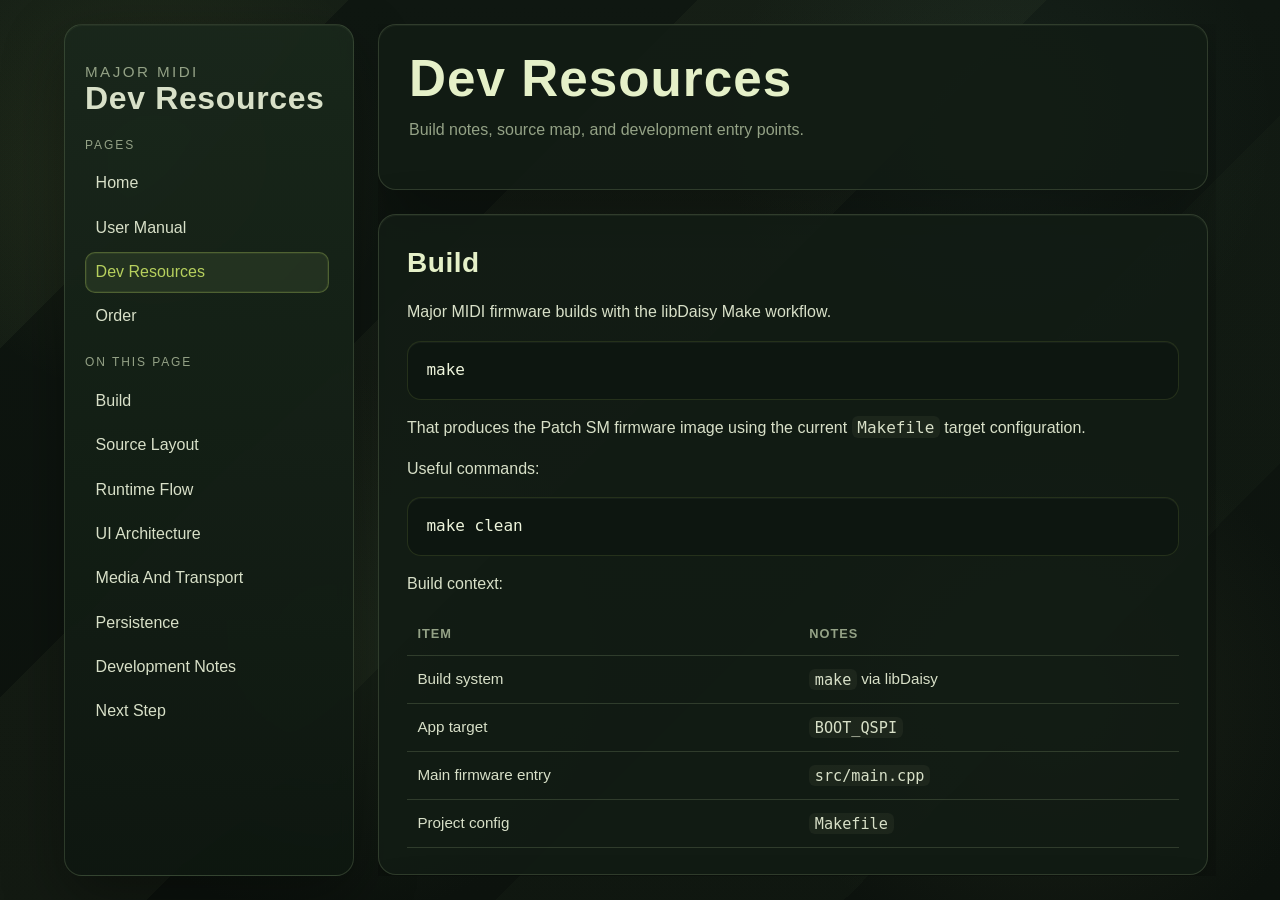
==== docs/dev.html @ 1b4ad66b "update docs" ====
<!DOCTYPE html>
<html lang="en">
  <head>
    <meta charset="utf-8" />
    <meta name="viewport" content="width=device-width, initial-scale=1" />
    <title>Dev Resources | Major MIDI</title>
    <meta
      name="description"
      content="Major MIDI firmware builds with the libDaisy Make workflow."
    />
    <link rel="stylesheet" href="./styles.css" />
  </head>
  <body>
    <div class="shell">
      <aside class="sidebar">
        <div class="brand">
          <p class="kicker">Major MIDI</p>
          <h1>Dev Resources</h1>
        </div>

        <p class="nav-label">Pages</p>
        <nav class="nav page-nav">
          <a href="index.html">Home</a>
          <a href="user.html">User Manual</a>
          <a class="active" href="dev.html">Dev Resources</a>
          <a href="order.html">Order</a>
        </nav>

        <p class="nav-label">On This Page</p>
        <nav class="nav section-nav">
          <a href="#build">Build</a>
          <a href="#source-layout">Source Layout</a>
          <a href="#runtime-flow">Runtime Flow</a>
          <a href="#ui-architecture">UI Architecture</a>
          <a href="#media-and-transport">Media And Transport</a>
          <a href="#persistence">Persistence</a>
          <a href="#development-notes">Development Notes</a>
          <a href="#next-step">Next Step</a>
        </nav>
      </aside>

      <main class="main">
        <section class="hero" id="top">
          <div class="hero-grid">
            <div>
              <h2>Dev Resources</h2>
              <p>Build notes, source map, and development entry points.</p>
            </div>
          </div>
        </section>

        <section class="section" id="build">
  <h2>Build</h2>
<p>Major MIDI firmware builds with the libDaisy Make workflow.</p>
<pre><code class="language-sh">make</code></pre>
<p>That produces the Patch SM firmware image using the current <code>Makefile</code> target configuration.</p>
<p>Useful commands:</p>
<pre><code class="language-sh">make clean</code></pre>
<p>Build context:</p>
<div class="table-wrap"><table><thead><tr><th>Item</th><th>Notes</th></tr></thead><tbody><tr><td>Build system</td><td><code>make</code> via libDaisy</td></tr><tr><td>App target</td><td><code>BOOT_QSPI</code></td></tr><tr><td>Main firmware entry</td><td><code>src/main.cpp</code></td></tr><tr><td>Project config</td><td><code>Makefile</code></td></tr></tbody></table></div>
</section>
<section class="section" id="source-layout">
  <h2>Source Layout</h2>
<div class="table-wrap"><table><thead><tr><th>Path</th><th>Purpose</th></tr></thead><tbody><tr><td><code>src/main.cpp</code></td><td>App setup, transport loop, media reload, save flow</td></tr><tr><td><code>src/ui/</code></td><td>Input scanning, event translation, UI state changes, OLED rendering</td></tr><tr><td><code>src/midi/</code></td><td>MIDI file playback, routing, media browser, scheduler</td></tr><tr><td><code>src/synth/</code></td><td>SF2 synth integration</td></tr><tr><td><code>src/cv/</code></td><td>CV/gate behavior</td></tr><tr><td><code>src/persist/</code></td><td>Boot state and song-scoped persistence</td></tr><tr><td><code>docs/</code></td><td>Generated site output and CSS</td></tr></tbody></table></div>
</section>
<section class="section" id="runtime-flow">
  <h2>Runtime Flow</h2>
<p>Most of the application lifecycle is coordinated from <code>src/main.cpp</code>.</p>
<p>Key entry points:</p>
<div class="table-wrap"><table><thead><tr><th>Function</th><th>Role</th></tr></thead><tbody><tr><td><code>LoadSelectedMedia()</code></td><td>Reloads MIDI and/or SF2, restores song-scoped settings, reapplies runtime state</td></tr><tr><td><code>SaveAllSettings()</code></td><td>Writes config back to disk and reopens the current song safely</td></tr><tr><td><code>ApplyAppSettings()</code></td><td>Pushes <code>AppState</code> into transport, synth, routing, and CV/gate behavior</td></tr><tr><td>main loop</td><td>Samples controls, translates UI events, applies pending loads/saves, renders display</td></tr></tbody></table></div>
</section>
<section class="section" id="ui-architecture">
  <h2>UI Architecture</h2>
<p>The UI is split into three layers:</p>
<div class="table-wrap"><table><thead><tr><th>File</th><th>Role</th></tr></thead><tbody><tr><td><code>src/ui/ui_input.cpp</code></td><td>Reads raw hardware state from buttons, encoder, knobs, and sync switch</td></tr><tr><td><code>src/ui/ui_controller.cpp</code></td><td>Converts UI events into <code>AppState</code> changes</td></tr><tr><td><code>src/ui/ui_renderer.cpp</code></td><td>Draws the current state to the OLED</td></tr></tbody></table></div>
<p>When changing front-panel behavior, start in <code>UiController</code>. When changing only wording or layout, start in <code>UiRenderer</code>.</p>
</section>
<section class="section" id="media-and-transport">
  <h2>Media And Transport</h2>
<p>The playback path is spread across the MIDI and synth modules:</p>
<div class="table-wrap"><table><thead><tr><th>Area</th><th>Notes</th></tr></thead><tbody><tr><td><code>src/midi/smf_player.*</code></td><td>MIDI file parsing, playback state, embedded Major MIDI metadata</td></tr><tr><td><code>src/midi/mixer_transport.*</code></td><td>Channel state, mixing, timing, and transport-facing playback logic</td></tr><tr><td><code>src/midi/media_library.*</code></td><td>SD-card scanning and file browser model</td></tr><tr><td><code>src/midi/scheduler.*</code></td><td>Scheduled MIDI output timing</td></tr><tr><td><code>src/synth/synth_tsf.*</code></td><td>SoundFont loading and synth voice handling</td></tr></tbody></table></div>
<p>If a change affects how a song loads, loops, or routes events, read <code>LoadSelectedMedia()</code>, <code>smf_player</code>, and <code>mixer_transport</code> together.</p>
</section>
<section class="section" id="persistence">
  <h2>Persistence</h2>
<p>Major MIDI has two persistence scopes:</p>
<div class="table-wrap"><table><thead><tr><th>Scope</th><th>File</th><th>Purpose</th></tr></thead><tbody><tr><td>Boot/global</td><td><code>0:/major_midi_boot.cfg</code></td><td>Last boot MIDI selection and general UI preferences</td></tr><tr><td>Per-song</td><td><code>&lt;selected-midi&gt;.cfg</code></td><td>Song-scoped SF2, routing, CV/gate, and channel settings</td></tr></tbody></table></div>
<p>Relevant code:</p>
<div class="table-wrap"><table><thead><tr><th>File</th><th>Role</th></tr></thead><tbody><tr><td><code>src/persist/boot_state_persist.*</code></td><td>Boot-state save/load</td></tr><tr><td><code>src/persist/song_config_persist.*</code></td><td>Per-song config save/load</td></tr><tr><td><code>src/persist/midi_routing_persist.*</code></td><td>MIDI routing serialization helpers</td></tr><tr><td><code>src/persist/cv_gate_persist.*</code></td><td>CV/gate serialization helpers</td></tr></tbody></table></div>
<p><code>Song &gt; Save To MIDI</code> is separate from these config files. It writes embedded Major MIDI metadata back into the <code>.mid</code> itself.</p>
</section>
<section class="section" id="development-notes">
  <h2>Development Notes</h2>
<ul class="bullets"><li><code>AppState</code> in <code>src/app_state.h</code> is the central shared state model.</li><li>UI, persistence, transport, and CV/gate all meet through <code>ApplyAppSettings()</code>.</li><li>The worktree may be dirty; avoid broad reverts and isolate changes carefully.</li></ul>
</section>
<section class="section" id="next-step">
  <h2>Next Step</h2>
<p>For repo-level context, design intent, and maintenance notes, use <a href="../README.md">README.md</a>.</p>
</section>

        <div class="footer">
          Generated from <code>DEV.md</code>.
        </div>
      </main>
    </div>
  </body>
</html>
---- docs/styles.css ----
:root {
  --bg: #0c120d;
  --panel: rgba(18, 28, 20, 0.9);
  --ink: #d8e0c8;
  --muted: #94a286;
  --line: rgba(126, 148, 107, 0.28);
  --accent: #b6d05d;
  --accent-2: #6fa88d;
  --soft: rgba(86, 110, 70, 0.22);
  --code: #0d1610;
  --shadow: 0 22px 60px rgba(0, 0, 0, 0.35);
  --radius: 18px;
  --content: 1200px;
}

* {
  box-sizing: border-box;
}

html {
  height: 100%;
  scroll-behavior: smooth;
}

body {
  min-height: 100%;
  margin: 0;
  font-family: "Trebuchet MS", "Segoe UI", Arial, sans-serif;
  color: var(--ink);
  background:
    radial-gradient(circle at 12% 18%, rgba(182, 208, 93, 0.08), transparent 18%),
    radial-gradient(circle at 78% 14%, rgba(111, 168, 141, 0.08), transparent 22%),
    radial-gradient(circle at 26% 72%, rgba(59, 81, 51, 0.22), transparent 24%),
    radial-gradient(circle at 82% 78%, rgba(84, 96, 61, 0.18), transparent 22%),
    linear-gradient(135deg, rgba(47, 61, 39, 0.24) 0 16%, transparent 16% 32%, rgba(61, 74, 48, 0.14) 32% 48%, transparent 48% 64%, rgba(32, 45, 29, 0.18) 64% 80%, transparent 80% 100%),
    linear-gradient(180deg, #0f1711 0%, var(--bg) 100%);
  line-height: 1.55;
  overflow: hidden;
}

a {
  color: var(--accent-2);
}

code {
  font-family: "SFMono-Regular", Menlo, Consolas, monospace;
  background: rgba(44, 52, 39, 0.45);
  padding: 0.1rem 0.35rem;
  border-radius: 6px;
}

pre {
  margin: 1rem 0;
  padding: 1rem 1.15rem;
  border-radius: 14px;
  overflow-x: auto;
  background: var(--code);
  color: #eef5dc;
  border: 1px solid rgba(182, 208, 93, 0.14);
  box-shadow: inset 0 1px 0 rgba(255, 255, 255, 0.04);
}

pre code {
  background: transparent;
  padding: 0;
}

.shell {
  display: grid;
  grid-template-columns: 290px minmax(0, 1fr);
  max-width: var(--content);
  margin: 0 auto;
  padding: 24px;
  gap: 24px;
  height: 100vh;
}

.sidebar {
  align-self: stretch;
  padding: 22px 20px;
  border: 1px solid var(--line);
  border-radius: var(--radius);
  background: linear-gradient(180deg, rgba(25, 39, 27, 0.96), rgba(14, 23, 16, 0.94));
  box-shadow: var(--shadow);
  backdrop-filter: blur(8px);
  overflow: hidden;
  display: flex;
  flex-direction: column;
  min-height: 0;
}

.brand {
  margin-bottom: 22px;
}

.kicker {
  font-size: 0.75rem;
  letter-spacing: 0.16em;
  text-transform: uppercase;
  color: var(--accent);
  margin: 0 0 0.4rem;
}

.brand h1 {
  margin: 0;
  font-size: 2rem;
  line-height: 0.95;
}

.brand p {
  margin: 0.8rem 0 0;
  color: var(--muted);
  font-size: 0.95rem;
}

.nav {
  display: grid;
  gap: 0.2rem;
  min-height: 0;
  overflow-y: auto;
  padding-right: 0.25rem;
}

.nav-label {
  margin: 0 0 0.55rem;
  font-size: 0.75rem;
  letter-spacing: 0.16em;
  text-transform: uppercase;
  color: var(--muted);
}

.page-nav {
  margin-bottom: 1rem;
  min-height: auto;
  overflow: visible;
}

.page-nav a.active {
  background: var(--soft);
  color: var(--accent);
  border-color: rgba(182, 208, 93, 0.3);
  box-shadow: inset 0 0 0 1px rgba(182, 208, 93, 0.08);
}

.nav a {
  text-decoration: none;
  color: var(--ink);
  padding: 0.45rem 0.6rem;
  border-radius: 10px;
  border: 1px solid transparent;
  transition: background 120ms ease, color 120ms ease, transform 120ms ease, border-color 120ms ease, box-shadow 120ms ease;
}

.nav a:hover {
  background: var(--soft);
  color: var(--accent);
  border-color: rgba(182, 208, 93, 0.3);
  box-shadow: inset 0 0 0 1px rgba(182, 208, 93, 0.08);
  transform: translateX(2px);
}

.main {
  min-width: 0;
  min-height: 0;
  overflow-y: auto;
  padding-right: 8px;
  scroll-behavior: smooth;
}

.main section[id] {
  scroll-margin-top: 24px;
}

.hero,
.section,
.callout {
  border: 1px solid var(--line);
  border-radius: var(--radius);
  background: var(--panel);
  box-shadow: var(--shadow);
}

.hero {
  padding: 30px;
  margin-bottom: 24px;
}

.hero-grid {
  display: grid;
  grid-template-columns: minmax(0, 1.25fr) minmax(280px, 0.75fr);
  gap: 24px;
  align-items: start;
}

.hero h2 {
  margin: 0 0 0.9rem;
  font-size: clamp(2rem, 4vw, 3.4rem);
  line-height: 0.95;
}

.hero p {
  margin: 0 0 1rem;
  color: var(--muted);
  max-width: 62ch;
}

.hero-card {
  padding: 18px;
  border-radius: 16px;
  background:
    linear-gradient(160deg, rgba(182, 208, 93, 0.1), rgba(111, 168, 141, 0.1)),
    rgba(18, 29, 21, 0.94);
  border: 1px solid rgba(182, 208, 93, 0.24);
}

.hero-card h3 {
  margin: 0 0 0.8rem;
  font-size: 1rem;
  text-transform: uppercase;
  letter-spacing: 0.08em;
  color: var(--accent);
}

.hero-card ul {
  margin: 0;
  padding-left: 1.1rem;
}

.hero-card li + li {
  margin-top: 0.4rem;
}

.section {
  padding: 26px 28px;
  margin-bottom: 24px;
}

.section h2 {
  margin: 0 0 1rem;
  font-size: 1.75rem;
}

.section h3 {
  margin: 1.8rem 0 0.7rem;
  font-size: 1.15rem;
}

.section h4 {
  margin: 1.2rem 0 0.5rem;
  font-size: 1rem;
}

.section p:first-child,
.section h2:first-child,
.section h3:first-child {
  margin-top: 0;
}

.grid-2 {
  display: grid;
  grid-template-columns: repeat(2, minmax(0, 1fr));
  gap: 18px;
}

.mini-card {
  padding: 16px;
  border: 1px solid var(--line);
  border-radius: 14px;
  background: rgba(21, 34, 24, 0.84);
}

.mini-card h4 {
  margin-top: 0;
}

.steps,
.bullets {
  padding-left: 1.2rem;
}

.steps li + li,
.bullets li + li {
  margin-top: 0.4rem;
}

.table-wrap {
  overflow-x: auto;
}

table {
  width: 100%;
  border-collapse: collapse;
  font-size: 0.95rem;
}

th,
td {
  text-align: left;
  border-bottom: 1px solid var(--line);
  padding: 0.7rem 0.65rem;
  vertical-align: top;
}

th {
  font-size: 0.8rem;
  letter-spacing: 0.08em;
  text-transform: uppercase;
  color: var(--muted);
}

.callout {
  padding: 18px 20px;
  background: linear-gradient(180deg, rgba(26, 39, 28, 0.98) 0%, rgba(18, 28, 20, 0.96) 100%);
  margin: 1rem 0 0;
}

.callout strong {
  color: var(--accent);
}

.hero h2,
.section h2,
.section h3,
.section h4,
.brand h1 {
  font-family: "Arial Black", Impact, "Trebuchet MS", sans-serif;
  letter-spacing: 0.02em;
}

.hero h2,
.section h2 {
  color: #e5f0c8;
}

.section h3,
.section h4 {
  color: #bfd780;
}

.hero,
.section,
.sidebar,
.mini-card,
.hero-card,
.callout,
pre {
  position: relative;
}

.hero::before,
.section::before,
.sidebar::before,
.mini-card::before,
.hero-card::before,
.callout::before {
  content: "";
  position: absolute;
  inset: 0;
  border-radius: inherit;
  pointer-events: none;
  box-shadow: inset 0 1px 0 rgba(214, 236, 167, 0.05);
}

.footer {
  padding: 16px 4px 40px;
  color: var(--muted);
  font-size: 0.92rem;
}

@media (max-width: 980px) {
  html,
  body {
    height: auto;
  }

  body {
    overflow: auto;
  }

  .shell {
    grid-template-columns: 1fr;
    height: auto;
  }

  .sidebar {
    position: static;
    overflow: visible;
  }

  .hero-grid,
  .grid-2 {
    grid-template-columns: 1fr;
  }

  .nav,
  .main {
    overflow: visible;
  }
}

@media (max-width: 640px) {
  .shell {
    padding: 14px;
    gap: 16px;
  }

  .hero,
  .section {
    padding: 20px 18px;
  }

  .brand h1 {
    font-size: 1.7rem;
  }
}
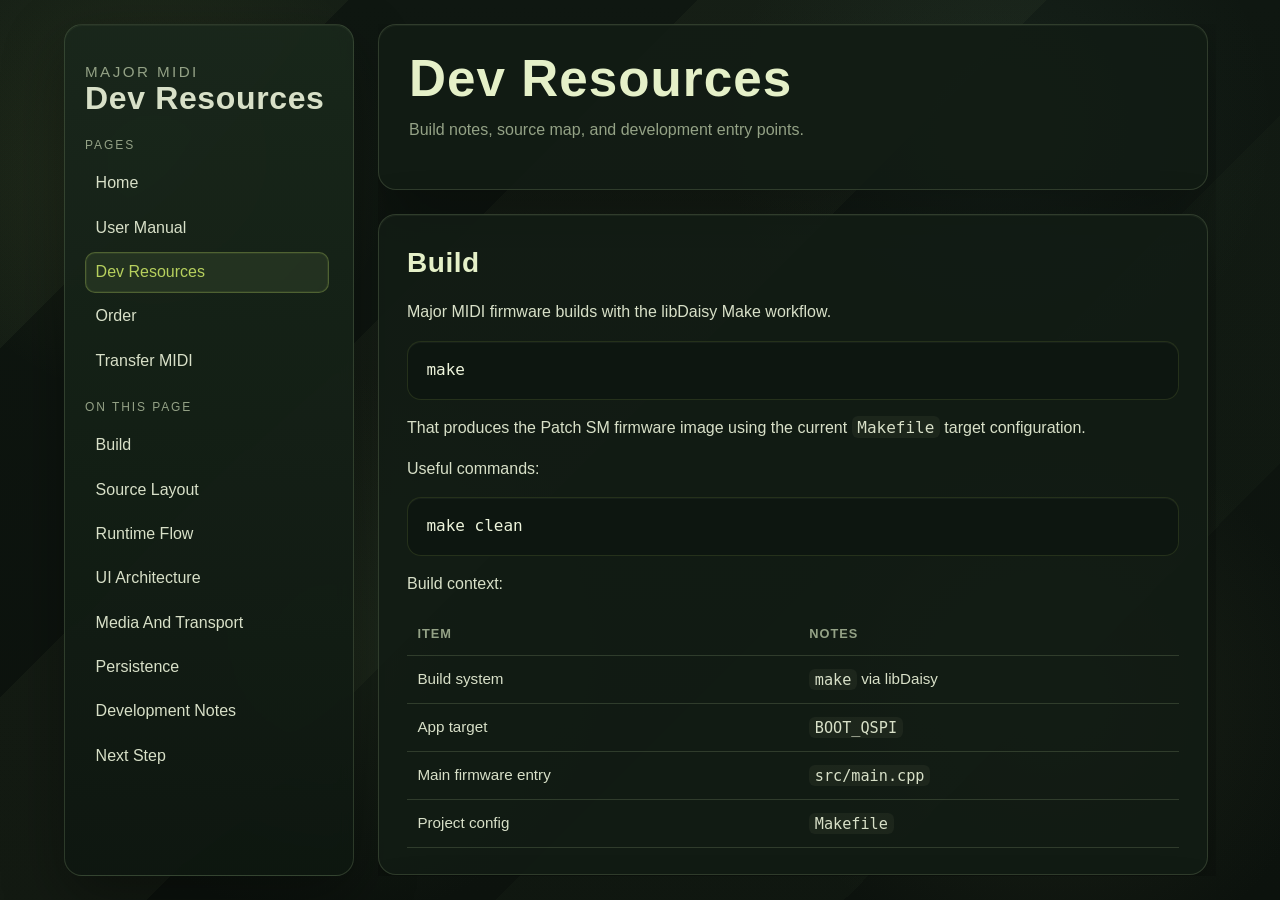
==== commit 219ed655: "add midi file transfer via web" ====
--- a/docs/dev.html
+++ b/docs/dev.html
@@ -24,6 +24,7 @@
           <a href="user.html">User Manual</a>
           <a class="active" href="dev.html">Dev Resources</a>
           <a href="order.html">Order</a>
+          <a href="transfer.html">Transfer MIDI</a>
         </nav>
 
         <p class="nav-label">On This Page</p>
--- a/docs/styles.css
+++ b/docs/styles.css
@@ -367,6 +367,161 @@
   font-size: 0.92rem;
 }
 
+.uploader-card {
+  display: grid;
+  gap: 18px;
+}
+
+.transfer-grid {
+  display: grid;
+  grid-template-columns: repeat(2, minmax(0, 1fr));
+  gap: 18px;
+}
+
+.field {
+  display: grid;
+  gap: 0.45rem;
+}
+
+.field label {
+  font-size: 0.85rem;
+  letter-spacing: 0.08em;
+  text-transform: uppercase;
+  color: var(--muted);
+}
+
+.field select,
+.field input[type="file"] {
+  width: 100%;
+  border: 1px solid var(--line);
+  border-radius: 12px;
+  background: rgba(15, 23, 17, 0.92);
+  color: var(--ink);
+  padding: 0.8rem 0.9rem;
+}
+
+.button-row {
+  display: flex;
+  flex-wrap: wrap;
+  gap: 10px;
+}
+
+.button-row button {
+  border: 1px solid rgba(182, 208, 93, 0.28);
+  border-radius: 999px;
+  background: linear-gradient(180deg, rgba(182, 208, 93, 0.16), rgba(111, 168, 141, 0.12));
+  color: #edf6d3;
+  padding: 0.8rem 1rem;
+  font: inherit;
+  cursor: pointer;
+}
+
+.button-row button.secondary {
+  border-color: var(--line);
+  background: rgba(21, 34, 24, 0.84);
+  color: var(--ink);
+}
+
+.button-row button:disabled {
+  opacity: 0.5;
+  cursor: not-allowed;
+}
+
+.status-pill {
+  display: inline-flex;
+  align-items: center;
+  gap: 0.45rem;
+  min-height: 38px;
+  padding: 0.55rem 0.85rem;
+  border-radius: 999px;
+  border: 1px solid var(--line);
+  background: rgba(18, 28, 20, 0.82);
+  color: var(--ink);
+}
+
+.status-pill.good {
+  border-color: rgba(182, 208, 93, 0.35);
+  color: #e6f0c6;
+}
+
+.status-pill.warn {
+  border-color: rgba(214, 164, 80, 0.35);
+  color: #f0d7aa;
+}
+
+.status-pill.bad {
+  border-color: rgba(214, 101, 80, 0.35);
+  color: #f2beb5;
+}
+
+.dropzone {
+  padding: 30px 22px;
+  border: 1.5px dashed rgba(182, 208, 93, 0.35);
+  border-radius: 18px;
+  background:
+    linear-gradient(180deg, rgba(25, 39, 27, 0.94), rgba(14, 23, 16, 0.92)),
+    rgba(18, 28, 20, 0.92);
+  text-align: center;
+  transition: border-color 120ms ease, background 120ms ease, transform 120ms ease;
+}
+
+.dropzone.active {
+  border-color: var(--accent);
+  background:
+    linear-gradient(180deg, rgba(36, 57, 39, 0.98), rgba(18, 28, 20, 0.94)),
+    rgba(18, 28, 20, 0.94);
+  transform: translateY(-1px);
+}
+
+.dropzone strong {
+  display: block;
+  margin-bottom: 0.5rem;
+  color: #eef5d7;
+  font-size: 1.05rem;
+}
+
+.progress {
+  width: 100%;
+  height: 14px;
+  border-radius: 999px;
+  overflow: hidden;
+  background: rgba(12, 18, 13, 0.9);
+  border: 1px solid var(--line);
+}
+
+.progress-bar {
+  width: 0%;
+  height: 100%;
+  background: linear-gradient(90deg, var(--accent), #dce88e 60%, var(--accent-2));
+  transition: width 120ms linear;
+}
+
+.queue {
+  margin: 0;
+  padding-left: 1.2rem;
+}
+
+.log {
+  margin: 0;
+  min-height: 180px;
+  max-height: 320px;
+  overflow: auto;
+  padding: 14px 16px;
+  border-radius: 14px;
+  border: 1px solid var(--line);
+  background: rgba(12, 18, 13, 0.9);
+  color: #dfe8c7;
+  font-family: "SFMono-Regular", Menlo, Consolas, monospace;
+  font-size: 0.92rem;
+  line-height: 1.45;
+  white-space: pre-wrap;
+}
+
+.fine-print {
+  color: var(--muted);
+  font-size: 0.95rem;
+}
+
 @media (max-width: 980px) {
   html,
   body {
@@ -388,7 +543,8 @@
   }
 
   .hero-grid,
-  .grid-2 {
+  .grid-2,
+  .transfer-grid {
     grid-template-columns: 1fr;
   }
 
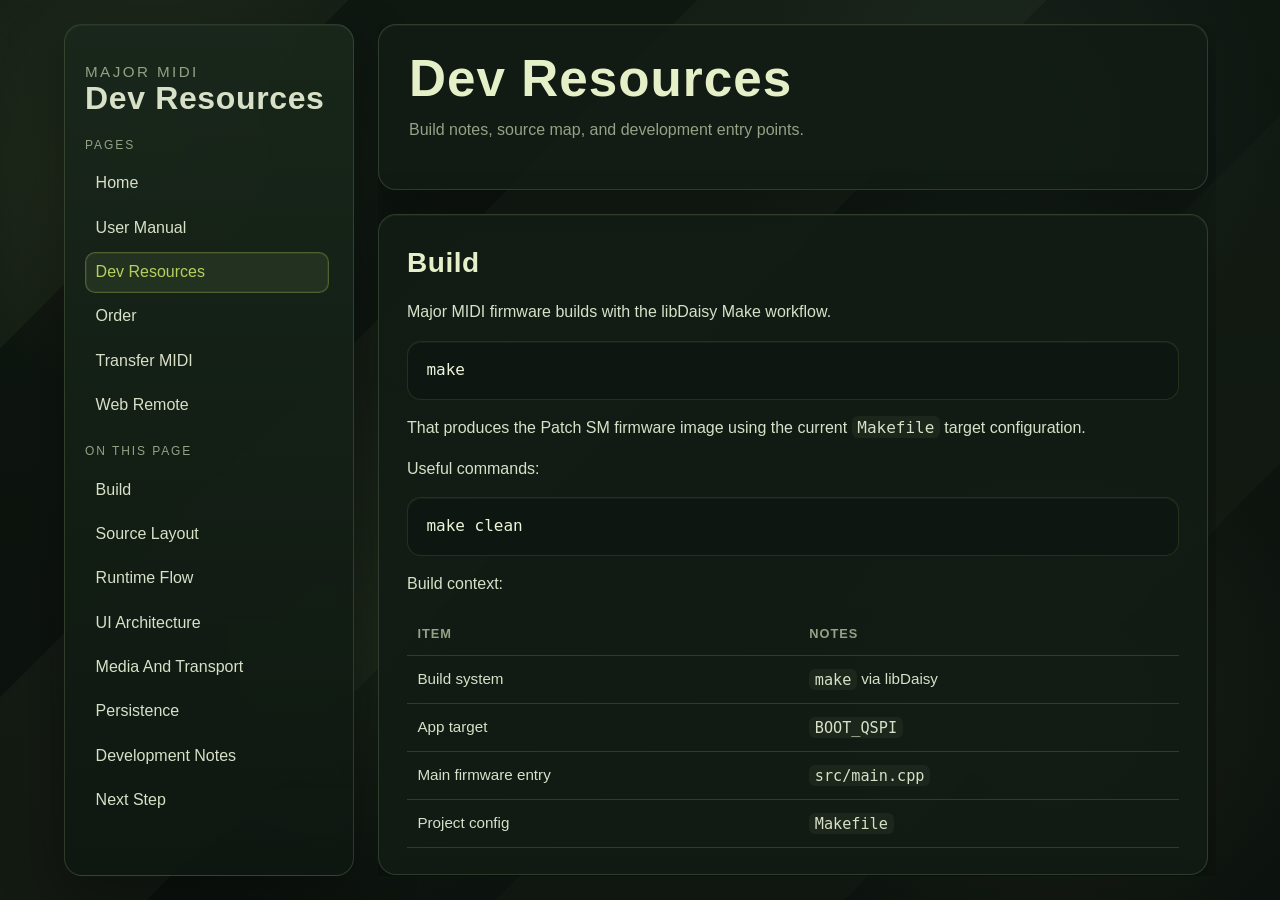
==== commit 4e0e1056: "site update plus bpmsave fix" ====
--- a/docs/dev.html
+++ b/docs/dev.html
@@ -25,6 +25,7 @@
           <a class="active" href="dev.html">Dev Resources</a>
           <a href="order.html">Order</a>
           <a href="transfer.html">Transfer MIDI</a>
+          <a href="remote.html">Web Remote</a>
         </nav>
 
         <p class="nav-label">On This Page</p>
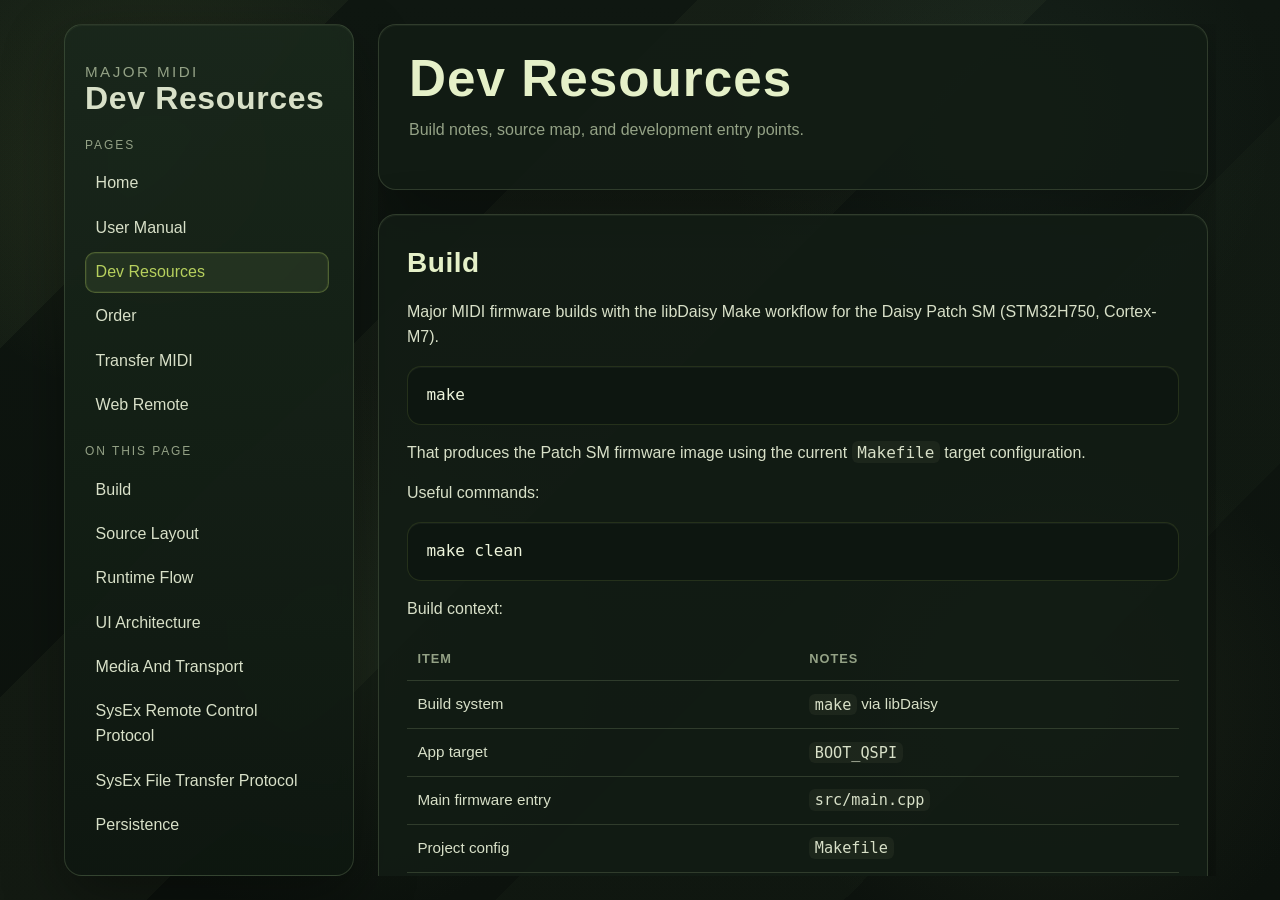
==== commit 31d3b0f7: "Correct docs against actual firmware behavior, remove dead .mid metadata code Docs (README, DEV.md, " ====
--- a/docs/dev.html
+++ b/docs/dev.html
@@ -6,7 +6,7 @@
     <title>Dev Resources | Major MIDI</title>
     <meta
       name="description"
-      content="Major MIDI firmware builds with the libDaisy Make workflow."
+      content="Major MIDI firmware builds with the libDaisy Make workflow for the Daisy Patch SM (STM32H750, Cortex-M7)."
     />
     <link rel="stylesheet" href="./styles.css" />
   </head>
@@ -35,6 +35,8 @@
           <a href="#runtime-flow">Runtime Flow</a>
           <a href="#ui-architecture">UI Architecture</a>
           <a href="#media-and-transport">Media And Transport</a>
+          <a href="#sysex-remote-control-protocol">SysEx Remote Control Protocol</a>
+          <a href="#sysex-file-transfer-protocol">SysEx File Transfer Protocol</a>
           <a href="#persistence">Persistence</a>
           <a href="#development-notes">Development Notes</a>
           <a href="#next-step">Next Step</a>
@@ -53,7 +55,7 @@
 
         <section class="section" id="build">
   <h2>Build</h2>
-<p>Major MIDI firmware builds with the libDaisy Make workflow.</p>
+<p>Major MIDI firmware builds with the libDaisy Make workflow for the Daisy Patch SM (STM32H750, Cortex-M7).</p>
 <pre><code class="language-sh">make</code></pre>
 <p>That produces the Patch SM firmware image using the current <code>Makefile</code> target configuration.</p>
 <p>Useful commands:</p>
@@ -63,37 +65,59 @@
 </section>
 <section class="section" id="source-layout">
   <h2>Source Layout</h2>
-<div class="table-wrap"><table><thead><tr><th>Path</th><th>Purpose</th></tr></thead><tbody><tr><td><code>src/main.cpp</code></td><td>App setup, transport loop, media reload, save flow</td></tr><tr><td><code>src/ui/</code></td><td>Input scanning, event translation, UI state changes, OLED rendering</td></tr><tr><td><code>src/midi/</code></td><td>MIDI file playback, routing, media browser, scheduler</td></tr><tr><td><code>src/synth/</code></td><td>SF2 synth integration</td></tr><tr><td><code>src/cv/</code></td><td>CV/gate behavior</td></tr><tr><td><code>src/persist/</code></td><td>Boot state and song-scoped persistence</td></tr><tr><td><code>docs/</code></td><td>Generated site output and CSS</td></tr></tbody></table></div>
+<div class="table-wrap"><table><thead><tr><th>Path</th><th>Purpose</th></tr></thead><tbody><tr><td><code>src/main.cpp</code></td><td>App setup, boot sequence, transport loop, media reload, save flow, USB/UART MIDI wiring</td></tr><tr><td><code>src/app_state.h</code></td><td><code>AppState</code> — the single shared state struct for UI, transport, synth, routing, and CV/gate</td></tr><tr><td><code>src/ui/</code></td><td>Input scanning, event translation, UI state changes, OLED rendering</td></tr><tr><td><code>src/midi/</code></td><td>MIDI file playback, routing, media browser, scheduler, SysEx remote control and file transfer</td></tr><tr><td><code>src/synth/</code></td><td>SF2 synth integration (<code>synth_tsf.*</code>) plus the vendored <code>tsf.h</code> SoundFont renderer</td></tr><tr><td><code>src/cv/</code></td><td>CV/gate behavior</td></tr><tr><td><code>src/persist/</code></td><td>Boot state and per-song persistence</td></tr><tr><td><code>src/sd/</code></td><td>SD card mount</td></tr><tr><td><code>src/clock_sync.*</code></td><td>Internal/external sync arbitration (MIDI clock vs. gate sync)</td></tr><tr><td><code>docs/</code></td><td>Generated site output, CSS, and two hand-maintained standalone pages (<code>transfer.html</code>, <code>remote.html</code>)</td></tr></tbody></table></div>
 </section>
 <section class="section" id="runtime-flow">
   <h2>Runtime Flow</h2>
-<p>Most of the application lifecycle is coordinated from <code>src/main.cpp</code>.</p>
-<p>Key entry points:</p>
-<div class="table-wrap"><table><thead><tr><th>Function</th><th>Role</th></tr></thead><tbody><tr><td><code>LoadSelectedMedia()</code></td><td>Reloads MIDI and/or SF2, restores song-scoped settings, reapplies runtime state</td></tr><tr><td><code>SaveAllSettings()</code></td><td>Writes config back to disk and reopens the current song safely</td></tr><tr><td><code>ApplyAppSettings()</code></td><td>Pushes <code>AppState</code> into transport, synth, routing, and CV/gate behavior</td></tr><tr><td>main loop</td><td>Samples controls, translates UI events, applies pending loads/saves, renders display</td></tr></tbody></table></div>
+<p>Most of the application lifecycle is coordinated from <code>src/main.cpp</code>. The boot sequence, in order:</p>
+<ol class="steps"><li><code>InitDefaultState()</code> and UI/splash init.</li><li><code>SdMount()</code>.</li><li><code>media_library.Scan()</code> (recursive scan of <code>0:/midi</code> and <code>0:/soundfonts</code>).</li><li>If the SD card mounted: <code>LoadBootState()</code> restores the last MIDI filename and general UI prefs from <code>0:/major_midi_boot.cfg</code>.</li><li>Synth, transport, and CV/gate engine init.</li><li>Resolve <code>selected_midi_index</code> from the restored filename (<code>FindMidiByName</code>, defaults to <code>0</code>); <code>selected_sf2_index</code> starts at <code>0</code>.</li><li>If the SD card mounted: <code>LoadSelectedMedia(true, true, now)</code> opens the SF2, opens the MIDI file, and — inside that same call — loads the per-song <code>.cfg</code> via <code>LoadSongConfig()</code>, which can override the SF2 selection made in step 6.</li><li>USB MIDI init and <code>StartReceive()</code>.</li><li><code>sysex_file_transfer.Init(...)</code> and <code>sysex_remote_control.Init(&amp;app_state, &amp;media_library, SyncLoopStateForRemote, nullptr)</code> wire the two SysEx handlers into the USB MIDI receive path.</li><li>UART MIDI init, timer setup, then the main loop begins.</li></ol>
+<p>Key entry points used after boot:</p>
+<div class="table-wrap"><table><thead><tr><th>Function</th><th>Role</th></tr></thead><tbody><tr><td><code>LoadSelectedMedia()</code></td><td>Reloads MIDI and/or SF2, restores song-scoped settings, reapplies runtime state</td></tr><tr><td><code>SaveSelectedSongConfig()</code></td><td>Quick-saves the current song&#x27;s <code>.cfg</code> + boot state; used by <code>Song &gt; Save Song CFG</code></td></tr><tr><td><code>SaveAllSettings()</code></td><td>Stops the transport, then writes song <code>.cfg</code> and boot state with a staged progress overlay; used by <code>Save All</code></td></tr><tr><td><code>ApplyAppSettings()</code></td><td>Pushes <code>AppState</code> into transport, synth, routing, and CV/gate behavior</td></tr><tr><td>main loop</td><td>Samples controls, translates UI events, applies pending loads/saves, drives the SysEx handlers, renders display</td></tr></tbody></table></div>
 </section>
 <section class="section" id="ui-architecture">
   <h2>UI Architecture</h2>
 <p>The UI is split into three layers:</p>
-<div class="table-wrap"><table><thead><tr><th>File</th><th>Role</th></tr></thead><tbody><tr><td><code>src/ui/ui_input.cpp</code></td><td>Reads raw hardware state from buttons, encoder, knobs, and sync switch</td></tr><tr><td><code>src/ui/ui_controller.cpp</code></td><td>Converts UI events into <code>AppState</code> changes</td></tr><tr><td><code>src/ui/ui_renderer.cpp</code></td><td>Draws the current state to the OLED</td></tr></tbody></table></div>
+<div class="table-wrap"><table><thead><tr><th>File</th><th>Role</th></tr></thead><tbody><tr><td><code>src/ui/ui_input.cpp</code></td><td>Reads raw hardware state from buttons, encoder, knobs, and sync switch; drives the B1-B4 activity LEDs via the MCP23017</td></tr><tr><td><code>src/ui/ui_controller.cpp</code></td><td>Converts UI events into <code>AppState</code> changes</td></tr><tr><td><code>src/ui/ui_renderer.cpp</code></td><td>Draws the current state to the OLED</td></tr></tbody></table></div>
 <p>When changing front-panel behavior, start in <code>UiController</code>. When changing only wording or layout, start in <code>UiRenderer</code>.</p>
+<p>Notable UI details for anyone touching this code:</p>
+<ul class="bullets"><li>Long-press threshold for the encoder and bank buttons is 700 ms (<code>ui_input.cpp</code>).</li><li><code>UiMode::Mute</code> is a dead enum value — never set anywhere. The live &quot;mute page&quot; UI is <code>KnobPage::Mute</code> inside <code>UiMode::Performance</code>, not a separate mode.</li><li>Channel focus edit-field cycle is <code>Mute → Volume → Pan → Reverb → Chorus → Program</code>; a tap toggles edit for the current field, a long-press exits focus back to the bank view.</li></ul>
 </section>
 <section class="section" id="media-and-transport">
   <h2>Media And Transport</h2>
 <p>The playback path is spread across the MIDI and synth modules:</p>
-<div class="table-wrap"><table><thead><tr><th>Area</th><th>Notes</th></tr></thead><tbody><tr><td><code>src/midi/smf_player.*</code></td><td>MIDI file parsing, playback state, embedded Major MIDI metadata</td></tr><tr><td><code>src/midi/mixer_transport.*</code></td><td>Channel state, mixing, timing, and transport-facing playback logic</td></tr><tr><td><code>src/midi/media_library.*</code></td><td>SD-card scanning and file browser model</td></tr><tr><td><code>src/midi/scheduler.*</code></td><td>Scheduled MIDI output timing</td></tr><tr><td><code>src/synth/synth_tsf.*</code></td><td>SoundFont loading and synth voice handling</td></tr></tbody></table></div>
+<div class="table-wrap"><table><thead><tr><th>Area</th><th>Notes</th></tr></thead><tbody><tr><td><code>src/midi/smf_player.*</code></td><td>MIDI file parsing, playback state, transport</td></tr><tr><td><code>src/midi/mixer_transport.*</code></td><td>Channel state, mixing, timing, and transport-facing playback logic. Global transpose (<code>sf2_transpose</code>) explicitly skips the drum channel (index 9 / MIDI channel 10).</td></tr><tr><td><code>src/midi/media_library.*</code></td><td>SD-card scanning and file browser model. <code>kMaxMidiFiles=256</code>, <code>kMaxSoundFonts=32</code> total; per-folder browser view caps at <code>kMaxMidiBrowserEntries=128</code> / <code>kMaxSf2BrowserEntries=32</code>. Lives in SDRAM (<code>DSY_SDRAM_BSS</code>) to fit the larger MIDI capacity.</td></tr><tr><td><code>src/midi/scheduler.*</code></td><td>Scheduled MIDI output timing</td></tr><tr><td><code>src/synth/synth_tsf.*</code></td><td>SoundFont loading and synth voice handling. Voices field is <code>0</code>-<code>32</code>; <code>0</code> disables the synth entirely. FX (reverb/chorus) auto-bypass at ≥16 active voices and restore at ≤12 (hysteresis), to protect CPU headroom.</td></tr><tr><td><code>src/midi/sysex_remote_control.*</code></td><td>SysEx command protocol for the browser-based remote (<code>docs/remote.html</code>) — see below</td></tr><tr><td><code>src/midi/sysex_file_transfer.*</code></td><td>SysEx chunked file-upload protocol for MIDI transfer (<code>docs/transfer.html</code>) — see below</td></tr></tbody></table></div>
 <p>If a change affects how a song loads, loops, or routes events, read <code>LoadSelectedMedia()</code>, <code>smf_player</code>, and <code>mixer_transport</code> together.</p>
+</section>
+<section class="section" id="sysex-remote-control-protocol">
+  <h2>SysEx Remote Control Protocol</h2>
+<p><code>src/midi/sysex_remote_control.*</code> implements the protocol behind <code>docs/remote.html</code>. Manufacturer ID <code>0x7D</code>, magic bytes <code>&#x27;M&#x27; &#x27;M&#x27;</code> (<code>0x4D 0x4D</code>). Every request/reply is a standard SysEx frame:</p>
+<pre><code class="language-text">Request: F0 7D 4D 4D &lt;cmd&gt; [payload...] F7
+Reply:   F0 7D 4D 4D &lt;cmd&gt; &lt;status&gt; [payload...] F7</code></pre>
+<p>Status bytes: <code>0x00</code> OK, <code>0x01</code> Invalid packet, <code>0x02</code> Out of range. Multi-byte integers are packed 7-bit LSB-first: 14-bit values as 2 bytes, 28-bit values as 4 bytes.</p>
+<div class="table-wrap"><table><thead><tr><th>Cmd</th><th>Name</th><th>Request payload</th><th>Reply payload</th></tr></thead><tbody><tr><td><code>0x10</code></td><td>GetStatus</td><td>—</td><td>midiCount(14b), sf2Count(14b), selectedMidiIndex(14b), selectedSf2Index(14b), playing(1B), bpm(14b), measure(14b), beat(1B)</td></tr><tr><td><code>0x11</code></td><td>GetMidiEntry</td><td>index(14b)</td><td>index(14b), nameLen(1B), name bytes</td></tr><tr><td><code>0x12</code></td><td>GetSf2Entry</td><td>index(14b)</td><td>index(14b), nameLen(1B), name bytes</td></tr><tr><td><code>0x13</code></td><td>LoadMidi</td><td>index(14b)</td><td>status only</td></tr><tr><td><code>0x14</code></td><td>LoadSf2</td><td>index(14b)</td><td>status only</td></tr><tr><td><code>0x15</code></td><td>Transport</td><td>action(1B): <code>0x00</code> stop, <code>0x01</code> play, <code>0x02</code> toggle</td><td>resulting <code>transport_playing</code> (1B)</td></tr><tr><td><code>0x16</code></td><td>GetChannelState</td><td>channel(14b), <code>&lt;16</code></td><td>index(14b), volume, pan, reverb_send, chorus_send (1B each, 0-127), muted(1B), program_override(14b, <code>128</code>=none), current_program(1B)</td></tr><tr><td><code>0x17</code></td><td>SetChannelState</td><td>index(14b), volume, pan, reverb_send, chorus_send, muted, program(14b, <code>128</code> clears override)</td><td>index(14b)</td></tr><tr><td><code>0x18</code></td><td>GetSongState</td><td>—</td><td>bpmOverride(14b), loopEnabled(1B), loopStart(28b), loopLength(28b)</td></tr><tr><td><code>0x19</code></td><td>SetSongState</td><td>bpmOverride(14b, ≤300), loopEnabled(1B), loopStart(28b), loopLength(28b, nonzero)</td><td>status only</td></tr><tr><td><code>0x1A</code></td><td>SaveSongSettings</td><td>—</td><td>status only (sets <code>pending_save_settings</code>, same as <code>Song &gt; Save Song CFG</code>)</td></tr></tbody></table></div>
+<p><code>LoadMidi</code>/<code>LoadSf2</code> push the selection into <code>pending_midi_load</code>/<code>pending_sf2_load</code> and force the UI back to Performance/Main menu. <code>SetSongState</code> calls back into <code>SyncLoopStateForRemote()</code> (wired in <code>main.cpp</code>) so loop display fields stay in sync.</p>
+</section>
+<section class="section" id="sysex-file-transfer-protocol">
+  <h2>SysEx File Transfer Protocol</h2>
+<p><code>src/midi/sysex_file_transfer.*</code> implements the protocol behind <code>docs/transfer.html</code>. Same manufacturer ID/magic as above. Commands: <code>Start=0x01</code>, <code>Data=0x02</code>, <code>End=0x03</code>, <code>Cancel=0x04</code>; every reply is an Ack frame with command <code>0x7F</code>:</p>
+<pre><code class="language-text">Request: F0 7D 4D 4D &lt;cmd&gt; [payload...] F7
+Ack:     F0 7D 4D 4D 7F &lt;requestCmd&gt; &lt;status&gt; &lt;value low7&gt; &lt;value high7&gt; F7</code></pre>
+<p>Status bytes: <code>0x00</code> OK, <code>0x01</code> Invalid packet, <code>0x02</code> Busy, <code>0x03</code> FS error, <code>0x04</code> Sequence mismatch, <code>0x05</code> Bad filename, <code>0x06</code> Decode error, <code>0x07</code> No active transfer.</p>
+<div class="table-wrap"><table><thead><tr><th>Cmd</th><th>Payload</th><th>Behavior</th></tr></thead><tbody><tr><td><code>Start (0x01)</code></td><td>filename length(1B), filename bytes (≤48)</td><td>Aborts any in-progress transfer, normalizes the filename (strips path, keeps alnum/<code>.</code>/<code>_</code>/<code>-</code>/space, forces a <code>.mid</code> extension), creates <code>0:/midi</code> if needed, opens <code>0:/midi/&lt;name&gt;</code> with create-always (this <strong>overwrites</strong> an existing file of the same name, with no rename/collision handling)</td></tr><tr><td><code>Data (0x02)</code></td><td>sequence(14b), raw length(1B, ≤63), 7-bit-packed data</td><td>Sequence must match the expected count or replies <code>Sequence</code> with the expected value; each chunk of ≤63 raw bytes is packed as one MSB byte + up to 7 data bytes</td></tr><tr><td><code>End (0x03)</code></td><td>final sequence(14b)</td><td>Must match the chunk count received; syncs and closes the file, then rescans the media library and reports the upload complete</td></tr><tr><td><code>Cancel (0x04)</code></td><td>—</td><td>Aborts the transfer and deletes the partial file</td></tr></tbody></table></div>
+<p><code>docs/remote.html</code> and <code>docs/transfer.html</code> are hand-authored static pages with the client side of these protocols implemented directly in embedded JavaScript (Web MIDI API with SysEx). They are <strong>not</strong> generated by <code>docs/generate_docs.py</code> — edit them directly, and keep their embedded command/status tables in sync with the two files above if the protocol changes.</p>
 </section>
 <section class="section" id="persistence">
   <h2>Persistence</h2>
-<p>Major MIDI has two persistence scopes:</p>
-<div class="table-wrap"><table><thead><tr><th>Scope</th><th>File</th><th>Purpose</th></tr></thead><tbody><tr><td>Boot/global</td><td><code>0:/major_midi_boot.cfg</code></td><td>Last boot MIDI selection and general UI preferences</td></tr><tr><td>Per-song</td><td><code>&lt;selected-midi&gt;.cfg</code></td><td>Song-scoped SF2, routing, CV/gate, and channel settings</td></tr></tbody></table></div>
+<p>Major MIDI has two active persistence scopes, both implemented directly in <code>src/persist/song_config_persist.cpp</code> and <code>src/persist/boot_state_persist.cpp</code>:</p>
+<div class="table-wrap"><table><thead><tr><th>Scope</th><th>File</th><th>Magic/Version</th><th>Notes</th></tr></thead><tbody><tr><td>Boot/global</td><td><code>0:/major_midi_boot.cfg</code></td><td><code>MMBT</code>, v6</td><td>Last MIDI filename, <code>screen_saver_timeout_s</code>, <code>knob_pickup_mode</code>, <code>encoder_direction</code>, <code>oled_x_offset</code></td></tr><tr><td>Per-song</td><td><code>&lt;selected-midi&gt;.cfg</code></td><td><code>MMSC</code>, v11 (335 bytes)</td><td>Both CV inputs, both gate inputs/outputs, both CV outputs, USB+UART MIDI output routing (mode, transport/clock flags, full 16-channel matrix), all 16 <code>ChannelState</code> entries + mute mask, loop state, <code>song_bpm_override</code>, SF2 FX-scaler caps, <code>sf2_transpose</code>, and the SF2 filename</td></tr></tbody></table></div>
 <p>Relevant code:</p>
-<div class="table-wrap"><table><thead><tr><th>File</th><th>Role</th></tr></thead><tbody><tr><td><code>src/persist/boot_state_persist.*</code></td><td>Boot-state save/load</td></tr><tr><td><code>src/persist/song_config_persist.*</code></td><td>Per-song config save/load</td></tr><tr><td><code>src/persist/midi_routing_persist.*</code></td><td>MIDI routing serialization helpers</td></tr><tr><td><code>src/persist/cv_gate_persist.*</code></td><td>CV/gate serialization helpers</td></tr></tbody></table></div>
-<p><code>Song &gt; Save To MIDI</code> is separate from these config files. It writes embedded Major MIDI metadata back into the <code>.mid</code> itself.</p>
+<div class="table-wrap"><table><thead><tr><th>File</th><th>Role</th></tr></thead><tbody><tr><td><code>src/persist/boot_state_persist.*</code></td><td>Boot-state save/load</td></tr><tr><td><code>src/persist/song_config_persist.*</code></td><td>Per-song config save/load — this is where CV/gate and MIDI routing are actually serialized</td></tr><tr><td><code>src/persist/persist_file.*</code></td><td>One-function helper (<code>SharedPersistFile()</code>) so every persist module reuses a single shared <code>FIL</code> handle instead of declaring its own</td></tr></tbody></table></div>
+<p><strong>Orphaned modules — do not assume these are live:</strong> <code>src/persist/midi_routing_persist.*</code>, <code>src/persist/cv_gate_persist.*</code>, and <code>src/persist/performance_persist.*</code> each define their own standalone save/load functions with their own file magics (<code>MMMR</code>/<code>MMCV</code>/<code>MMPF</code>), but none of them are called anywhere outside their own source file. They compile and link (they&#x27;re in the <code>Makefile</code>), but the actual routing/CV-gate persistence happens inline inside <code>song_config_persist.cpp</code>, and <code>performance_persist.*</code> has no caller at all. If you&#x27;re extending persistence, either wire these up deliberately or remove them — don&#x27;t assume <code>grep</code>-ing their names means they&#x27;re part of the save flow.</p>
+<p><code>Song &gt; Save Song CFG</code> and <code>Save All</code> both write the same per-song <code>.cfg</code> plus the boot-state file; the difference is <code>Save All</code> opens a confirmation page, forces the transport to stop first, and refuses to run while anything is playing or gating. See <code>USER.md</code> for the user-facing description.</p>
 </section>
 <section class="section" id="development-notes">
   <h2>Development Notes</h2>
-<ul class="bullets"><li><code>AppState</code> in <code>src/app_state.h</code> is the central shared state model.</li><li>UI, persistence, transport, and CV/gate all meet through <code>ApplyAppSettings()</code>.</li><li>The worktree may be dirty; avoid broad reverts and isolate changes carefully.</li></ul>
+<ul class="bullets"><li><code>AppState</code> in <code>src/app_state.h</code> is the central shared state model.</li><li>UI, persistence, transport, and CV/gate all meet through <code>ApplyAppSettings()</code>.</li><li>The worktree may be dirty; avoid broad reverts and isolate changes carefully.</li><li>The docs generator (<code>docs/generate_docs.py</code>) builds <code>index.html</code>/<code>user.html</code>/<code>dev.html</code>/<code>order.html</code> from <code>site/SPLASH.md</code>, <code>site/USER.md</code>, <code>DEV.md</code>, and <code>site/ORDER.md</code> respectively. <code>docs/transfer.html</code> and <code>docs/remote.html</code> are separate hand-written pages it does not touch.</li></ul>
 </section>
 <section class="section" id="next-step">
   <h2>Next Step</h2>
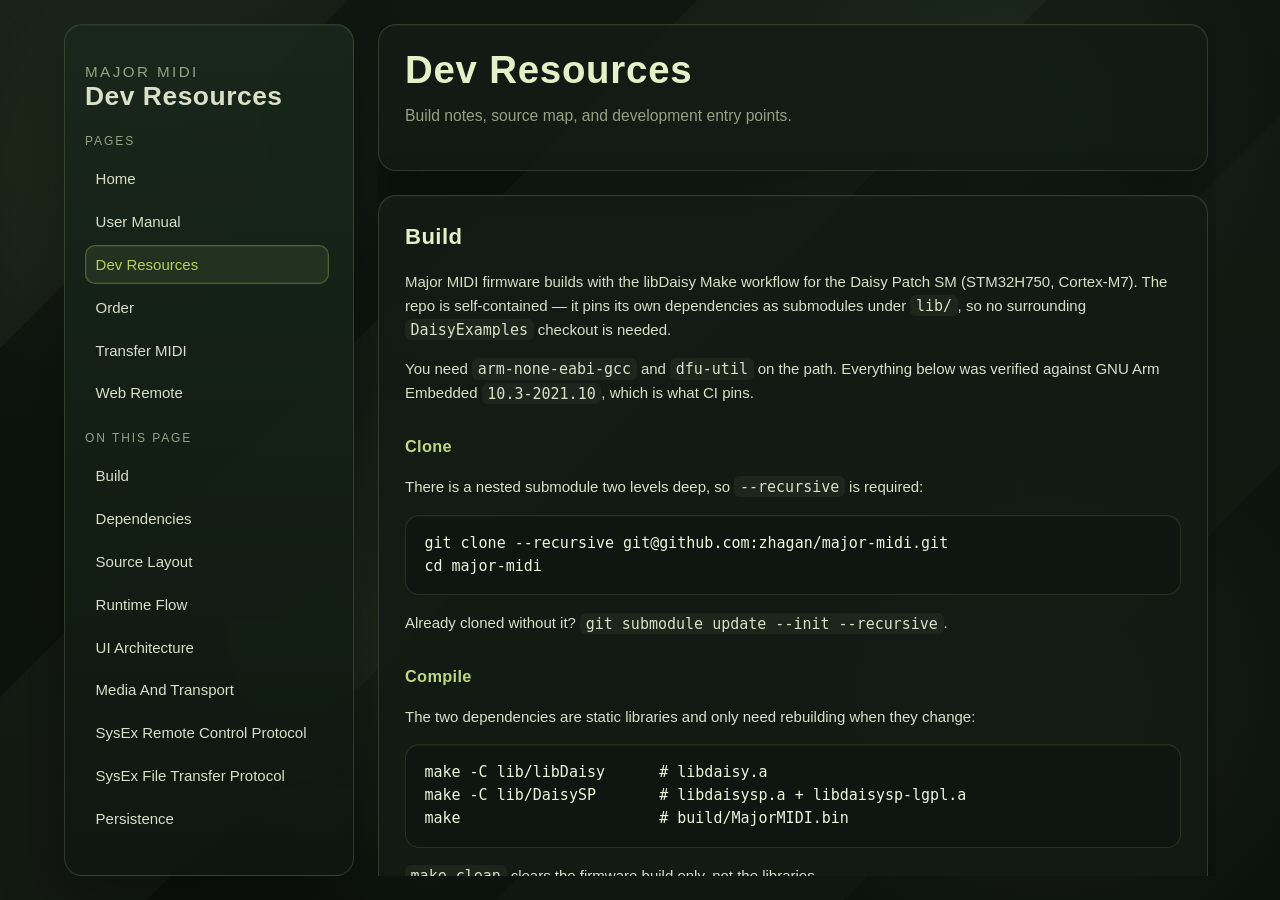
==== commit 940e6cdc: "docs: update DEV.md and site/ for the standalone repo layout DEV.md's Build section predated the res" ====
--- a/docs/dev.html
+++ b/docs/dev.html
@@ -6,7 +6,7 @@
     <title>Dev Resources | Major MIDI</title>
     <meta
       name="description"
-      content="Major MIDI firmware builds with the libDaisy Make workflow for the Daisy Patch SM (STM32H750, Cortex-M7)."
+      content="Major MIDI firmware builds with the libDaisy Make workflow for the Daisy Patch SM (STM32H750, Cortex-M7). The repo is self-contained — it pins its own dependencies as submodules under lib/, so no surrounding DaisyExamples checkout is needed."
     />
     <link rel="stylesheet" href="./styles.css" />
   </head>
@@ -31,6 +31,7 @@
         <p class="nav-label">On This Page</p>
         <nav class="nav section-nav">
           <a href="#build">Build</a>
+          <a href="#dependencies">Dependencies</a>
           <a href="#source-layout">Source Layout</a>
           <a href="#runtime-flow">Runtime Flow</a>
           <a href="#ui-architecture">UI Architecture</a>
@@ -55,22 +56,42 @@
 
         <section class="section" id="build">
   <h2>Build</h2>
-<p>Major MIDI firmware builds with the libDaisy Make workflow for the Daisy Patch SM (STM32H750, Cortex-M7).</p>
-<pre><code class="language-sh">make</code></pre>
-<p>That produces the Patch SM firmware image using the current <code>Makefile</code> target configuration.</p>
-<p>Useful commands:</p>
-<pre><code class="language-sh">make clean</code></pre>
+<p>Major MIDI firmware builds with the libDaisy Make workflow for the Daisy Patch SM (STM32H750, Cortex-M7). The repo is self-contained — it pins its own dependencies as submodules under <code>lib/</code>, so no surrounding <code>DaisyExamples</code> checkout is needed.</p>
+<p>You need <code>arm-none-eabi-gcc</code> and <code>dfu-util</code> on the path. Everything below was verified against GNU Arm Embedded <code>10.3-2021.10</code>, which is what CI pins.</p>
+<h3>Clone</h3>
+<p>There is a nested submodule two levels deep, so <code>--recursive</code> is required:</p>
+<pre><code class="language-sh">git clone --recursive git@github.com:zhagan/major-midi.git
+cd major-midi</code></pre>
+<p>Already cloned without it? <code>git submodule update --init --recursive</code>.</p>
+<h3>Compile</h3>
+<p>The two dependencies are static libraries and only need rebuilding when they change:</p>
+<pre><code class="language-sh">make -C lib/libDaisy      # libdaisy.a
+make -C lib/DaisySP       # libdaisysp.a + libdaisysp-lgpl.a
+make                      # build/MajorMIDI.bin</code></pre>
+<p><code>make clean</code> clears the firmware build only, not the libraries.</p>
+<h3>Flash</h3>
+<pre><code class="language-sh">make program-dfu     # app -&gt; QSPI 0x90040000
+make program-boot    # Daisy bootloader -&gt; internal flash 0x08000000 (once per board)</code></pre>
+<p><code>make program</code> is not usable here — it errors out for <code>BOOT_QSPI</code> app types by design. Tap <strong>RESET</strong> first; the bootloader&#x27;s DFU window is 2 seconds. See the README for the full flashing procedure and the bare-board bring-up case.</p>
 <p>Build context:</p>
-<div class="table-wrap"><table><thead><tr><th>Item</th><th>Notes</th></tr></thead><tbody><tr><td>Build system</td><td><code>make</code> via libDaisy</td></tr><tr><td>App target</td><td><code>BOOT_QSPI</code></td></tr><tr><td>Main firmware entry</td><td><code>src/main.cpp</code></td></tr><tr><td>Project config</td><td><code>Makefile</code></td></tr></tbody></table></div>
+<div class="table-wrap"><table><thead><tr><th>Item</th><th>Notes</th></tr></thead><tbody><tr><td>Build system</td><td><code>make</code> via libDaisy</td></tr><tr><td>App target</td><td><code>BOOT_QSPI</code> (runs from QSPI, launched by the Daisy bootloader)</td></tr><tr><td>Build output</td><td><code>build/MajorMIDI.bin</code> / <code>.elf</code> / <code>.hex</code></td></tr><tr><td>Main firmware entry</td><td><code>src/main.cpp</code></td></tr><tr><td>Project config</td><td><code>Makefile</code></td></tr><tr><td>Linker script</td><td><code>alt_sram.lds</code> (overrides libDaisy&#x27;s default QSPI script)</td></tr><tr><td>CI</td><td><code>.github/workflows/release.yml</code> — builds every PR, publishes release assets on a <code>v*</code> tag</td></tr></tbody></table></div>
+</section>
+<section class="section" id="dependencies">
+  <h2>Dependencies</h2>
+<div class="table-wrap"><table><thead><tr><th>Path</th><th>Upstream</th><th>Pinned at</th><th>Notes</th></tr></thead><tbody><tr><td><code>lib/libDaisy</code></td><td>Fork <a href="https://github.com/zhagan/libDaisy/tree/major-midi"><code>zhagan/libDaisy</code></a>, branch <code>major-midi</code></td><td><code>85172e2b</code> (v5.4.0-22) + 3 commits</td><td><strong>Modified</strong> — see below</td></tr><tr><td><code>lib/DaisySP</code></td><td><a href="https://github.com/electro-smith/DaisySP"><code>electro-smith/DaisySP</code></a></td><td><code>a0494a3</code> (V1.0.0)</td><td>Unmodified</td></tr><tr><td><code>lib/DaisySP/DaisySP-LGPL</code></td><td><a href="https://github.com/electro-smith/DaisySP-LGPL"><code>electro-smith/DaisySP-LGPL</code></a></td><td><code>c89d380</code></td><td>Unmodified. Required — the Makefile sets <code>USE_DAISYSP_LGPL = 1</code></td></tr><tr><td><code>src/synth/tsf.h</code></td><td><a href="https://github.com/schellingb/TinySoundFont"><code>schellingb/TinySoundFont</code></a></td><td>vendored copy</td><td>Modified in-tree; not a submodule, do not overwrite from upstream</td></tr></tbody></table></div>
+<p>The libDaisy fork is deliberately kept as three separate commits on top of a pinned upstream commit, so it can be rebased onto future libDaisy releases:</p>
+<ol class="steps"><li><strong><code>SSD130x</code>: batched I2C writes, column offset, chunked update.</strong> Upstream issues one 2-byte I2C transaction per pixel byte, which cannot refresh a 128x64 panel at UI rates. Adds 32-byte batching, <code>SetColumnOffset()</code>, and a chunked-update API that spreads a frame across several main-loop passes so the display never blocks audio or MIDI.</li><li><strong>MIDI: <code>StopReceive</code>/<code>StopRx</code>, <code>ServiceTx</code> hook, UART Tx size guard.</strong> Needed to tear down and re-establish UART MIDI when routing changes at runtime.</li><li><strong>USB descriptor: identify as &quot;Major MIDI&quot;</strong> on the external HS port, with a distinct PID (22337).</li></ol>
+<p>Changing a dependency means committing inside <code>lib/&lt;dep&gt;</code> first, then committing the updated submodule pointer in this repo. <code>lib/libDaisy/tests/googletest</code> is a nested submodule used only by libDaisy&#x27;s own unit tests and is not needed to build firmware.</p>
+<p>Licensing: libDaisy and <code>tsf.h</code> are MIT. <code>DaisySP-LGPL</code> is LGPL, so distributing binaries carries the obligation to let recipients relink against a modified version of that library — publishing full source and build instructions, as this repo does, satisfies it.</p>
 </section>
 <section class="section" id="source-layout">
   <h2>Source Layout</h2>
-<div class="table-wrap"><table><thead><tr><th>Path</th><th>Purpose</th></tr></thead><tbody><tr><td><code>src/main.cpp</code></td><td>App setup, boot sequence, transport loop, media reload, save flow, USB/UART MIDI wiring</td></tr><tr><td><code>src/app_state.h</code></td><td><code>AppState</code> — the single shared state struct for UI, transport, synth, routing, and CV/gate</td></tr><tr><td><code>src/ui/</code></td><td>Input scanning, event translation, UI state changes, OLED rendering</td></tr><tr><td><code>src/midi/</code></td><td>MIDI file playback, routing, media browser, scheduler, SysEx remote control and file transfer</td></tr><tr><td><code>src/synth/</code></td><td>SF2 synth integration (<code>synth_tsf.*</code>) plus the vendored <code>tsf.h</code> SoundFont renderer</td></tr><tr><td><code>src/cv/</code></td><td>CV/gate behavior</td></tr><tr><td><code>src/persist/</code></td><td>Boot state and per-song persistence</td></tr><tr><td><code>src/sd/</code></td><td>SD card mount</td></tr><tr><td><code>src/clock_sync.*</code></td><td>Internal/external sync arbitration (MIDI clock vs. gate sync)</td></tr><tr><td><code>docs/</code></td><td>Generated site output, CSS, and two hand-maintained standalone pages (<code>transfer.html</code>, <code>remote.html</code>)</td></tr></tbody></table></div>
+<div class="table-wrap"><table><thead><tr><th>Path</th><th>Purpose</th></tr></thead><tbody><tr><td><code>src/main.cpp</code></td><td>App setup, boot sequence, transport loop, media reload, save flow, USB/UART MIDI wiring</td></tr><tr><td><code>src/app_state.h</code></td><td><code>AppState</code> — the single shared state struct for UI, transport, synth, routing, and CV/gate</td></tr><tr><td><code>src/ui/</code></td><td>Input scanning, event translation, UI state changes, OLED rendering</td></tr><tr><td><code>src/midi/</code></td><td>MIDI file playback, routing, media browser, scheduler, SysEx remote control and file transfer</td></tr><tr><td><code>src/synth/</code></td><td>SF2 synth integration (<code>synth_tsf.*</code>) plus the vendored <code>tsf.h</code> SoundFont renderer</td></tr><tr><td><code>src/cv/</code></td><td>CV/gate behavior</td></tr><tr><td><code>src/persist/</code></td><td>Boot state and per-song persistence</td></tr><tr><td><code>src/sd/</code></td><td>SD card mount</td></tr><tr><td><code>src/clock_sync.*</code></td><td>Internal/external sync arbitration (MIDI clock vs. gate sync)</td></tr><tr><td><code>lib/</code></td><td>Pinned dependency submodules — see Dependencies above</td></tr><tr><td><code>docs/</code></td><td>Generated site output, CSS, and two hand-maintained standalone pages (<code>transfer.html</code>, <code>remote.html</code>)</td></tr></tbody></table></div>
 </section>
 <section class="section" id="runtime-flow">
   <h2>Runtime Flow</h2>
 <p>Most of the application lifecycle is coordinated from <code>src/main.cpp</code>. The boot sequence, in order:</p>
-<ol class="steps"><li><code>InitDefaultState()</code> and UI/splash init.</li><li><code>SdMount()</code>.</li><li><code>media_library.Scan()</code> (recursive scan of <code>0:/midi</code> and <code>0:/soundfonts</code>).</li><li>If the SD card mounted: <code>LoadBootState()</code> restores the last MIDI filename and general UI prefs from <code>0:/major_midi_boot.cfg</code>.</li><li>Synth, transport, and CV/gate engine init.</li><li>Resolve <code>selected_midi_index</code> from the restored filename (<code>FindMidiByName</code>, defaults to <code>0</code>); <code>selected_sf2_index</code> starts at <code>0</code>.</li><li>If the SD card mounted: <code>LoadSelectedMedia(true, true, now)</code> opens the SF2, opens the MIDI file, and — inside that same call — loads the per-song <code>.cfg</code> via <code>LoadSongConfig()</code>, which can override the SF2 selection made in step 6.</li><li>USB MIDI init and <code>StartReceive()</code>.</li><li><code>sysex_file_transfer.Init(...)</code> and <code>sysex_remote_control.Init(&amp;app_state, &amp;media_library, SyncLoopStateForRemote, nullptr)</code> wire the two SysEx handlers into the USB MIDI receive path.</li><li>UART MIDI init, timer setup, then the main loop begins.</li></ol>
+<ol class="steps"><li><code>InitDefaultState()</code> and UI/splash init.</li><li><code>SdMount()</code>.</li><li><code>media_library.Scan()</code> — this only resets the two front-panel folder browsers to root; it does <strong>not</strong> walk the whole SD card into RAM (see the <code>media_library.*</code> note below).</li><li>If the SD card mounted: <code>LoadBootState()</code> restores the last MIDI filename and general UI prefs from <code>0:/major_midi_boot.cfg</code>.</li><li>Synth, transport, and CV/gate engine init.</li><li>Resolve <code>selected_midi_path</code>: if the restored filename still exists (<code>MidiFileExists</code>), adopt it; otherwise fall back to <code>FindFirstMidiFile()</code>. <code>selected_sf2_path</code> is always set via <code>FindFirstSoundFont()</code> (there&#x27;s no persisted &quot;last SF2&quot; independent of the per-song config).</li><li>If the SD card mounted: <code>LoadSelectedMedia(true, true, now)</code> opens the SF2, opens the MIDI file, and — inside that same call — loads the per-song <code>.cfg</code> via <code>LoadSongConfig()</code>, which can override the SF2 selection made in step 6.</li><li>USB MIDI init and <code>StartReceive()</code>.</li><li><code>sysex_file_transfer.Init(...)</code> and <code>sysex_remote_control.Init(&amp;app_state, &amp;media_library, SyncLoopStateForRemote, nullptr)</code> wire the two SysEx handlers into the USB MIDI receive path.</li><li>UART MIDI init, timer setup, then the main loop begins.</li></ol>
 <p>Key entry points used after boot:</p>
 <div class="table-wrap"><table><thead><tr><th>Function</th><th>Role</th></tr></thead><tbody><tr><td><code>LoadSelectedMedia()</code></td><td>Reloads MIDI and/or SF2, restores song-scoped settings, reapplies runtime state</td></tr><tr><td><code>SaveSelectedSongConfig()</code></td><td>Quick-saves the current song&#x27;s <code>.cfg</code> + boot state; used by <code>Song &gt; Save Song CFG</code></td></tr><tr><td><code>SaveAllSettings()</code></td><td>Stops the transport, then writes song <code>.cfg</code> and boot state with a staged progress overlay; used by <code>Save All</code></td></tr><tr><td><code>ApplyAppSettings()</code></td><td>Pushes <code>AppState</code> into transport, synth, routing, and CV/gate behavior</td></tr><tr><td>main loop</td><td>Samples controls, translates UI events, applies pending loads/saves, drives the SysEx handlers, renders display</td></tr></tbody></table></div>
 </section>
@@ -85,7 +106,7 @@
 <section class="section" id="media-and-transport">
   <h2>Media And Transport</h2>
 <p>The playback path is spread across the MIDI and synth modules:</p>
-<div class="table-wrap"><table><thead><tr><th>Area</th><th>Notes</th></tr></thead><tbody><tr><td><code>src/midi/smf_player.*</code></td><td>MIDI file parsing, playback state, transport</td></tr><tr><td><code>src/midi/mixer_transport.*</code></td><td>Channel state, mixing, timing, and transport-facing playback logic. Global transpose (<code>sf2_transpose</code>) explicitly skips the drum channel (index 9 / MIDI channel 10).</td></tr><tr><td><code>src/midi/media_library.*</code></td><td>SD-card scanning and file browser model. <code>kMaxMidiFiles=256</code>, <code>kMaxSoundFonts=32</code> total; per-folder browser view caps at <code>kMaxMidiBrowserEntries=128</code> / <code>kMaxSf2BrowserEntries=32</code>. Lives in SDRAM (<code>DSY_SDRAM_BSS</code>) to fit the larger MIDI capacity.</td></tr><tr><td><code>src/midi/scheduler.*</code></td><td>Scheduled MIDI output timing</td></tr><tr><td><code>src/synth/synth_tsf.*</code></td><td>SoundFont loading and synth voice handling. Voices field is <code>0</code>-<code>32</code>; <code>0</code> disables the synth entirely. FX (reverb/chorus) auto-bypass at ≥16 active voices and restore at ≤12 (hysteresis), to protect CPU headroom.</td></tr><tr><td><code>src/midi/sysex_remote_control.*</code></td><td>SysEx command protocol for the browser-based remote (<code>docs/remote.html</code>) — see below</td></tr><tr><td><code>src/midi/sysex_file_transfer.*</code></td><td>SysEx chunked file-upload protocol for MIDI transfer (<code>docs/transfer.html</code>) — see below</td></tr></tbody></table></div>
+<div class="table-wrap"><table><thead><tr><th>Area</th><th>Notes</th></tr></thead><tbody><tr><td><code>src/midi/smf_player.*</code></td><td>MIDI file parsing, playback state, transport</td></tr><tr><td><code>src/midi/mixer_transport.*</code></td><td>Channel state, mixing, timing, and transport-facing playback logic. Global transpose (<code>sf2_transpose</code>) explicitly skips the drum channel (index 9 / MIDI channel 10). Hand-driven tempo changes (encoder / web remote, not clock sync and not while looping) glide via bounded per-<code>Update</code> steps (<code>kTempoRampBpmPerSecond = 240</code>) reusing the instant-apply path (<code>SetTempoScale</code> / <code>RemapQueuedEventTimes</code> / <code>phase_start_ticks_</code> recalibration) with a small delta; the tempo-change-during-loop branch flushes loop-boundary notes before <code>ClearQueues()</code> so a sounding note&#x27;s Note-Off is never dropped.</td></tr><tr><td><code>src/midi/media_library.*</code></td><td>Live, per-folder SD-card browsing — no whole-card scan or global file-count cap. Files are identified by relative path (e.g. <code>set1/track01.mid</code>), not index; <code>AppState::selected_midi_path</code>/<code>selected_sf2_path</code> carry that identity directly. A single folder&#x27;s browser view still caps at <code>kMaxMidiBrowserEntries=128</code> / <code>kMaxSf2BrowserEntries=32</code> entries (front panel) — split a very large folder into subfolders if you hit that. <code>FindFirstMidiFile()</code>/<code>FindFirstSoundFont()</code> do an early-exit recursive walk, used only as a fallback when the previously-selected file is gone.</td></tr><tr><td><code>src/midi/scheduler.*</code></td><td>Scheduled MIDI output timing</td></tr><tr><td><code>src/synth/synth_tsf.*</code></td><td>SoundFont loading and synth voice handling. Voices field is <code>0</code>-<code>32</code>; <code>0</code> disables the synth entirely. FX (reverb/chorus) auto-bypass at ≥16 active voices and restore at ≤12 (hysteresis), to protect CPU headroom.</td></tr><tr><td><code>src/midi/sysex_remote_control.*</code></td><td>SysEx command protocol for the browser-based remote (<code>docs/remote.html</code>) — see below</td></tr><tr><td><code>src/midi/sysex_file_transfer.*</code></td><td>SysEx chunked file-upload protocol for MIDI transfer (<code>docs/transfer.html</code>) — see below</td></tr></tbody></table></div>
 <p>If a change affects how a song loads, loops, or routes events, read <code>LoadSelectedMedia()</code>, <code>smf_player</code>, and <code>mixer_transport</code> together.</p>
 </section>
 <section class="section" id="sysex-remote-control-protocol">
@@ -93,9 +114,10 @@
 <p><code>src/midi/sysex_remote_control.*</code> implements the protocol behind <code>docs/remote.html</code>. Manufacturer ID <code>0x7D</code>, magic bytes <code>&#x27;M&#x27; &#x27;M&#x27;</code> (<code>0x4D 0x4D</code>). Every request/reply is a standard SysEx frame:</p>
 <pre><code class="language-text">Request: F0 7D 4D 4D &lt;cmd&gt; [payload...] F7
 Reply:   F0 7D 4D 4D &lt;cmd&gt; &lt;status&gt; [payload...] F7</code></pre>
-<p>Status bytes: <code>0x00</code> OK, <code>0x01</code> Invalid packet, <code>0x02</code> Out of range. Multi-byte integers are packed 7-bit LSB-first: 14-bit values as 2 bytes, 28-bit values as 4 bytes.</p>
-<div class="table-wrap"><table><thead><tr><th>Cmd</th><th>Name</th><th>Request payload</th><th>Reply payload</th></tr></thead><tbody><tr><td><code>0x10</code></td><td>GetStatus</td><td>—</td><td>midiCount(14b), sf2Count(14b), selectedMidiIndex(14b), selectedSf2Index(14b), playing(1B), bpm(14b), measure(14b), beat(1B)</td></tr><tr><td><code>0x11</code></td><td>GetMidiEntry</td><td>index(14b)</td><td>index(14b), nameLen(1B), name bytes</td></tr><tr><td><code>0x12</code></td><td>GetSf2Entry</td><td>index(14b)</td><td>index(14b), nameLen(1B), name bytes</td></tr><tr><td><code>0x13</code></td><td>LoadMidi</td><td>index(14b)</td><td>status only</td></tr><tr><td><code>0x14</code></td><td>LoadSf2</td><td>index(14b)</td><td>status only</td></tr><tr><td><code>0x15</code></td><td>Transport</td><td>action(1B): <code>0x00</code> stop, <code>0x01</code> play, <code>0x02</code> toggle</td><td>resulting <code>transport_playing</code> (1B)</td></tr><tr><td><code>0x16</code></td><td>GetChannelState</td><td>channel(14b), <code>&lt;16</code></td><td>index(14b), volume, pan, reverb_send, chorus_send (1B each, 0-127), muted(1B), program_override(14b, <code>128</code>=none), current_program(1B)</td></tr><tr><td><code>0x17</code></td><td>SetChannelState</td><td>index(14b), volume, pan, reverb_send, chorus_send, muted, program(14b, <code>128</code> clears override)</td><td>index(14b)</td></tr><tr><td><code>0x18</code></td><td>GetSongState</td><td>—</td><td>bpmOverride(14b), loopEnabled(1B), loopStart(28b), loopLength(28b)</td></tr><tr><td><code>0x19</code></td><td>SetSongState</td><td>bpmOverride(14b, ≤300), loopEnabled(1B), loopStart(28b), loopLength(28b, nonzero)</td><td>status only</td></tr><tr><td><code>0x1A</code></td><td>SaveSongSettings</td><td>—</td><td>status only (sets <code>pending_save_settings</code>, same as <code>Song &gt; Save Song CFG</code>)</td></tr></tbody></table></div>
-<p><code>LoadMidi</code>/<code>LoadSf2</code> push the selection into <code>pending_midi_load</code>/<code>pending_sf2_load</code> and force the UI back to Performance/Main menu. <code>SetSongState</code> calls back into <code>SyncLoopStateForRemote()</code> (wired in <code>main.cpp</code>) so loop display fields stay in sync.</p>
+<p>Status bytes: <code>0x00</code> OK, <code>0x01</code> Invalid packet, <code>0x02</code> Out of range. Multi-byte integers are packed 7-bit LSB-first: 14-bit values as 2 bytes, 28-bit values as 4 bytes. Paths/names are length-prefixed (1 byte length + raw bytes, ASCII only — same convention as elsewhere in the firmware). <strong>Hard ceiling: every request and reply must fit in <code>SYSEX_BUFFER_LEN = 128</code> bytes total</strong> (<code>libDaisy/src/hid/midi_parser.cpp</code>) — that&#x27;s why file/directory selection is split into small single-value commands rather than one large batched reply, and why <code>kReplyMax = 120</code> in <code>sysex_remote_control.h</code> sits just under that ceiling.</p>
+<p>There is no global flat file index anymore (see <code>media_library.*</code> above) — the remote enumerates one directory at a time by relative path, mirroring the front-panel browser, and loads/selects files by full relative path instead of index.</p>
+<div class="table-wrap"><table><thead><tr><th>Cmd</th><th>Name</th><th>Request payload</th><th>Reply payload</th></tr></thead><tbody><tr><td><code>0x10</code></td><td>GetStatus</td><td>—</td><td>playing(1B), bpm(14b), measure(14b), beat(1B)</td></tr><tr><td><code>0x11</code></td><td>GetSelectedMidiPath</td><td>—</td><td>pathLen(1B), path bytes</td></tr><tr><td><code>0x12</code></td><td>GetSelectedSf2Path</td><td>—</td><td>pathLen(1B), path bytes</td></tr><tr><td><code>0x13</code></td><td>LoadMidi</td><td>pathLen(1B), path bytes</td><td>status only (<code>Range</code> if the path doesn&#x27;t exist)</td></tr><tr><td><code>0x14</code></td><td>LoadSf2</td><td>pathLen(1B), path bytes</td><td>status only</td></tr><tr><td><code>0x15</code></td><td>Transport</td><td>action(1B): <code>0x00</code> stop, <code>0x01</code> play, <code>0x02</code> toggle</td><td>resulting <code>transport_playing</code> (1B)</td></tr><tr><td><code>0x16</code></td><td>GetChannelState</td><td>channel(14b), <code>&lt;16</code></td><td>index(14b), volume, pan, reverb_send, chorus_send (1B each, 0-127), muted(1B), program_override(14b, <code>128</code>=none), current_program(1B)</td></tr><tr><td><code>0x17</code></td><td>SetChannelState</td><td>index(14b), volume, pan, reverb_send, chorus_send, muted, program(14b, <code>128</code> clears override)</td><td>index(14b)</td></tr><tr><td><code>0x18</code></td><td>GetSongState</td><td>—</td><td>bpmOverride(14b), loopEnabled(1B), loopStart(28b), loopLength(28b)</td></tr><tr><td><code>0x19</code></td><td>SetSongState</td><td>bpmOverride(14b, ≤300), loopEnabled(1B), loopStart(28b), loopLength(28b, nonzero)</td><td>status only</td></tr><tr><td><code>0x1A</code></td><td>SaveSongSettings</td><td>—</td><td>status only (sets <code>pending_save_settings</code>, same as <code>Song &gt; Save Song CFG</code>)</td></tr><tr><td><code>0x1B</code></td><td>GetMidiDirCount</td><td>dirPathLen(1B), dir path bytes (empty = root)</td><td>count(14b)</td></tr><tr><td><code>0x1C</code></td><td>GetMidiDirEntry</td><td>dirPathLen(1B), dir path bytes, index(14b)</td><td>index(14b), isDir(1B), nameLen(1B), name bytes (leaf name only, ≤<code>kNameMax</code>=32)</td></tr><tr><td><code>0x1D</code></td><td>GetSf2DirCount</td><td>dirPathLen(1B), dir path bytes</td><td>count(14b)</td></tr><tr><td><code>0x1E</code></td><td>GetSf2DirEntry</td><td>dirPathLen(1B), dir path bytes, index(14b)</td><td>index(14b), isDir(1B), nameLen(1B), name bytes</td></tr></tbody></table></div>
+<p><code>LoadMidi</code>/<code>LoadSf2</code> push the selection into <code>pending_midi_load</code>/<code>pending_sf2_load</code> and force the UI back to Performance/Main menu. <code>SetSongState</code> calls back into <code>SyncLoopStateForRemote()</code> (wired in <code>main.cpp</code>) so loop display fields stay in sync. Directory entries are returned directories-first-then-files, in the same order <code>MediaLibrary::DirEntryAt()</code> walks them — matches the front panel&#x27;s own folder browser ordering.</p>
 </section>
 <section class="section" id="sysex-file-transfer-protocol">
   <h2>SysEx File Transfer Protocol</h2>
@@ -109,7 +131,7 @@
 <section class="section" id="persistence">
   <h2>Persistence</h2>
 <p>Major MIDI has two active persistence scopes, both implemented directly in <code>src/persist/song_config_persist.cpp</code> and <code>src/persist/boot_state_persist.cpp</code>:</p>
-<div class="table-wrap"><table><thead><tr><th>Scope</th><th>File</th><th>Magic/Version</th><th>Notes</th></tr></thead><tbody><tr><td>Boot/global</td><td><code>0:/major_midi_boot.cfg</code></td><td><code>MMBT</code>, v6</td><td>Last MIDI filename, <code>screen_saver_timeout_s</code>, <code>knob_pickup_mode</code>, <code>encoder_direction</code>, <code>oled_x_offset</code></td></tr><tr><td>Per-song</td><td><code>&lt;selected-midi&gt;.cfg</code></td><td><code>MMSC</code>, v11 (335 bytes)</td><td>Both CV inputs, both gate inputs/outputs, both CV outputs, USB+UART MIDI output routing (mode, transport/clock flags, full 16-channel matrix), all 16 <code>ChannelState</code> entries + mute mask, loop state, <code>song_bpm_override</code>, SF2 FX-scaler caps, <code>sf2_transpose</code>, and the SF2 filename</td></tr></tbody></table></div>
+<div class="table-wrap"><table><thead><tr><th>Scope</th><th>File</th><th>Magic/Version</th><th>Notes</th></tr></thead><tbody><tr><td>Boot/global</td><td><code>0:/major_midi_boot.cfg</code></td><td><code>MMBT</code>, v7</td><td>Last MIDI filename, <code>screen_saver_timeout_s</code>, <code>knob_pickup_mode</code>, <code>encoder_direction</code>, <code>oled_x_offset</code>, and (added in v7) the global <code>cv1_pitch_scale</code> / <code>cv2_pitch_scale</code> CV-output calibration</td></tr><tr><td>Per-song</td><td><code>&lt;selected-midi&gt;.cfg</code></td><td><code>MMSC</code>, v12</td><td>Both CV inputs, both gate inputs/outputs, both CV outputs, USB+UART MIDI output routing (mode, transport/clock flags, full 16-channel matrix), all 16 <code>ChannelState</code> entries + mute mask, loop state, <code>song_bpm_override</code>, SF2 FX-scaler caps, <code>sf2_transpose</code>, and the SF2 filename. v12 dropped the per-output pitch-scale fields (moved to the global boot config); it still loads v8-v11 files, skipping their legacy pitch-scale bytes</td></tr></tbody></table></div>
 <p>Relevant code:</p>
 <div class="table-wrap"><table><thead><tr><th>File</th><th>Role</th></tr></thead><tbody><tr><td><code>src/persist/boot_state_persist.*</code></td><td>Boot-state save/load</td></tr><tr><td><code>src/persist/song_config_persist.*</code></td><td>Per-song config save/load — this is where CV/gate and MIDI routing are actually serialized</td></tr><tr><td><code>src/persist/persist_file.*</code></td><td>One-function helper (<code>SharedPersistFile()</code>) so every persist module reuses a single shared <code>FIL</code> handle instead of declaring its own</td></tr></tbody></table></div>
 <p><strong>Orphaned modules — do not assume these are live:</strong> <code>src/persist/midi_routing_persist.*</code>, <code>src/persist/cv_gate_persist.*</code>, and <code>src/persist/performance_persist.*</code> each define their own standalone save/load functions with their own file magics (<code>MMMR</code>/<code>MMCV</code>/<code>MMPF</code>), but none of them are called anywhere outside their own source file. They compile and link (they&#x27;re in the <code>Makefile</code>), but the actual routing/CV-gate persistence happens inline inside <code>song_config_persist.cpp</code>, and <code>performance_persist.*</code> has no caller at all. If you&#x27;re extending persistence, either wire these up deliberately or remove them — don&#x27;t assume <code>grep</code>-ing their names means they&#x27;re part of the save flow.</p>
--- a/docs/styles.css
+++ b/docs/styles.css
@@ -26,6 +26,7 @@
   min-height: 100%;
   margin: 0;
   font-family: "Trebuchet MS", "Segoe UI", Arial, sans-serif;
+  font-size: 15px;
   color: var(--ink);
   background:
     radial-gradient(circle at 12% 18%, rgba(182, 208, 93, 0.08), transparent 18%),
@@ -103,8 +104,8 @@
 
 .brand h1 {
   margin: 0;
-  font-size: 2rem;
-  line-height: 0.95;
+  font-size: 1.65rem;
+  line-height: 1;
 }
 
 .brand p {
@@ -181,7 +182,7 @@
 }
 
 .hero {
-  padding: 30px;
+  padding: 26px;
   margin-bottom: 24px;
 }
 
@@ -194,14 +195,15 @@
 
 .hero h2 {
   margin: 0 0 0.9rem;
-  font-size: clamp(2rem, 4vw, 3.4rem);
-  line-height: 0.95;
+  font-size: clamp(1.7rem, 3vw, 2.6rem);
+  line-height: 1;
 }
 
 .hero p {
   margin: 0 0 1rem;
   color: var(--muted);
   max-width: 62ch;
+  font-size: 0.98rem;
 }
 
 .hero-card {
@@ -231,23 +233,23 @@
 }
 
 .section {
-  padding: 26px 28px;
+  padding: 24px 26px;
   margin-bottom: 24px;
 }
 
 .section h2 {
   margin: 0 0 1rem;
-  font-size: 1.75rem;
+  font-size: 1.38rem;
 }
 
 .section h3 {
   margin: 1.8rem 0 0.7rem;
-  font-size: 1.15rem;
+  font-size: 1.02rem;
 }
 
 .section h4 {
   margin: 1.2rem 0 0.5rem;
-  font-size: 1rem;
+  font-size: 0.94rem;
 }
 
 .section p:first-child,
@@ -273,6 +275,76 @@
   margin-top: 0;
 }
 
+.image-grid {
+  display: grid;
+  grid-template-columns: repeat(2, minmax(0, 1fr));
+  gap: 18px;
+  margin: 1rem 0;
+}
+
+.image-card {
+  margin: 1rem 0 0;
+}
+
+.image-card-wide {
+  margin-top: 1.1rem;
+}
+
+/* Standalone (non-grid) figures: cap display size so a full-width image
+   does not dominate the page. Centered; caps tuned per orientation. */
+.image-card-wide .image-frame {
+  max-width: 600px;
+  margin-left: auto;
+  margin-right: auto;
+}
+.image-card-wide .panel-frame,
+.image-card-wide .board-frame {
+  max-width: 340px;
+}
+.image-card-wide figcaption {
+  text-align: center;
+}
+
+.image-frame {
+  border: 1px solid var(--line);
+  border-radius: 16px;
+  overflow: hidden;
+  background: rgba(10, 16, 11, 0.88);
+  box-shadow: var(--shadow);
+}
+
+.image-frame img {
+  display: block;
+  width: 100%;
+  height: auto;
+}
+
+.board-frame {
+  background:
+    linear-gradient(180deg, rgba(18, 35, 20, 0.98), rgba(11, 24, 14, 0.98)),
+    #102314;
+}
+
+.panel-frame {
+  background:
+    linear-gradient(180deg, rgba(28, 28, 28, 0.98), rgba(12, 12, 12, 0.98)),
+    #111;
+}
+
+.render-frame {
+  background:
+    linear-gradient(180deg, rgba(244, 245, 240, 0.98), rgba(222, 225, 216, 0.98)),
+    #f1f3eb;
+  padding: 8px;
+}
+
+.image-card figcaption {
+  margin-top: 0.65rem;
+  color: var(--muted);
+  font-size: 0.92rem;
+  line-height: 1.45;
+}
+
 .steps,
 .bullets {
   padding-left: 1.2rem;
@@ -290,7 +362,7 @@
 table {
   width: 100%;
   border-collapse: collapse;
-  font-size: 0.95rem;
+  font-size: 0.9rem;
 }
 
 th,
@@ -302,7 +374,7 @@
 }
 
 th {
-  font-size: 0.8rem;
+  font-size: 0.74rem;
   letter-spacing: 0.08em;
   text-transform: uppercase;
   color: var(--muted);
@@ -364,7 +436,7 @@
 .footer {
   padding: 16px 4px 40px;
   color: var(--muted);
-  font-size: 0.92rem;
+  font-size: 0.86rem;
 }
 
 .uploader-card {
@@ -544,7 +616,8 @@
 
   .hero-grid,
   .grid-2,
-  .transfer-grid {
+  .transfer-grid,
+  .image-grid {
     grid-template-columns: 1fr;
   }
 
@@ -566,6 +639,6 @@
   }
 
   .brand h1 {
-    font-size: 1.7rem;
-  }
-}
+    font-size: 1.45rem;
+  }
+}
